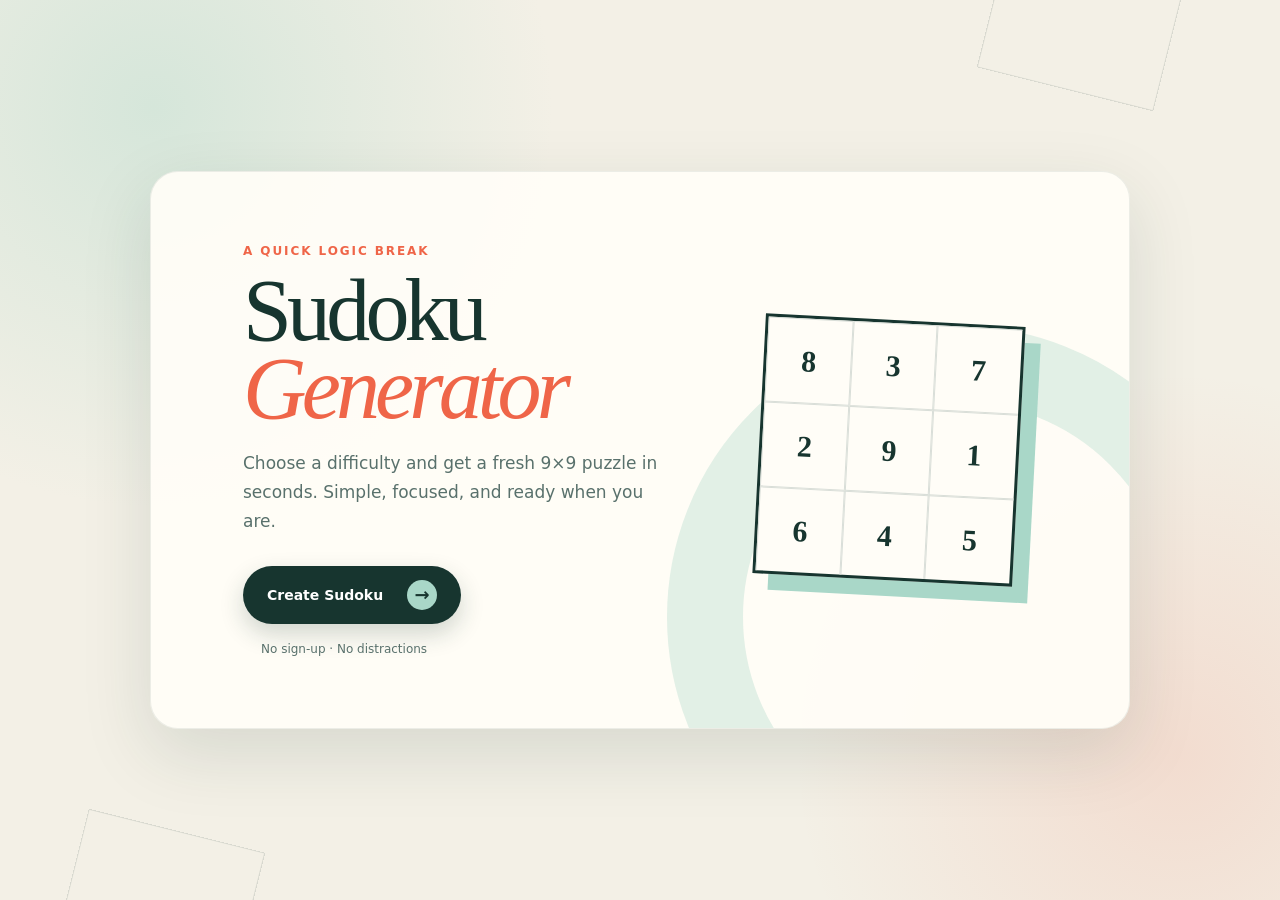
==== src/main/resources/static/index.html @ e73516a6 "Initial Sudoku web application" ====
<!DOCTYPE html>
<html lang="en">
<head>
  <meta charset="UTF-8">
  <meta name="viewport" content="width=device-width, initial-scale=1.0">
  <meta name="description" content="A simple Sudoku puzzle generator demo.">
  <title>Sudoku Generator</title>
  <link rel="stylesheet" href="styles.css">
</head>
<body class="home-page">
  <main class="page-shell">
    <section class="hero-card" aria-labelledby="page-title">
      <div class="brand-mark" aria-hidden="true">
        <span>8</span><span>3</span><span>7</span>
        <span>2</span><span>9</span><span>1</span>
        <span>6</span><span>4</span><span>5</span>
      </div>

      <p class="eyebrow">A QUICK LOGIC BREAK</p>
      <h1 id="page-title">Sudoku<br><span>Generator</span></h1>
      <p class="intro">
        Choose a difficulty and get a fresh 9×9 puzzle in seconds.
        Simple, focused, and ready when you are.
      </p>

      <a class="button button-primary button-large" href="difficulty.html">
        Create Sudoku
        <span class="button-arrow" aria-hidden="true">→</span>
      </a>

      <p class="small-note">No sign-up · No distractions</p>
    </section>
  </main>
</body>
</html>
---- src/main/resources/static/styles.css ----
:root {
  --ink: #17352f;
  --ink-soft: #59716c;
  --paper: #fffdf7;
  --paper-deep: #f3f0e6;
  --accent: #ef6548;
  --accent-dark: #d94d33;
  --mint: #a9d7c8;
  --line: #d9ded8;
  --grid-line: #9ca9a4;
  --shadow: 0 24px 70px rgba(23, 53, 47, 0.13);
  --radius-large: 28px;
  --radius-small: 14px;
}

* {
  box-sizing: border-box;
}

html {
  min-height: 100%;
}

body {
  min-height: 100vh;
  margin: 0;
  color: var(--ink);
  background:
    radial-gradient(circle at 12% 12%, rgba(169, 215, 200, 0.4), transparent 25rem),
    radial-gradient(circle at 92% 84%, rgba(239, 101, 72, 0.14), transparent 24rem),
    var(--paper-deep);
  font-family: Inter, ui-sans-serif, system-ui, -apple-system, BlinkMacSystemFont, "Segoe UI", sans-serif;
}

body::before,
body::after {
  position: fixed;
  z-index: -1;
  width: 180px;
  height: 180px;
  border: 1px solid rgba(23, 53, 47, 0.12);
  content: "";
  transform: rotate(14deg);
}

body::before {
  top: -90px;
  right: 8%;
}

body::after {
  bottom: -110px;
  left: 5%;
}

a {
  color: inherit;
}

button,
a {
  -webkit-tap-highlight-color: transparent;
}

.page-shell,
.result-shell {
  display: grid;
  min-height: 100vh;
  place-items: center;
  padding: 32px 20px;
}

.hero-card,
.content-card,
.result-card {
  width: min(100%, 980px);
  overflow: hidden;
  border: 1px solid rgba(23, 53, 47, 0.08);
  border-radius: var(--radius-large);
  background: rgba(255, 253, 247, 0.94);
  box-shadow: var(--shadow);
}

.hero-card {
  position: relative;
  padding: 72px clamp(32px, 8vw, 92px);
}

.hero-card::after {
  position: absolute;
  right: -120px;
  bottom: -180px;
  width: 430px;
  height: 430px;
  border: 76px solid rgba(169, 215, 200, 0.34);
  border-radius: 50%;
  content: "";
}

.brand-mark {
  position: absolute;
  top: 50%;
  right: clamp(42px, 9vw, 110px);
  z-index: 1;
  display: grid;
  width: min(31vw, 260px);
  aspect-ratio: 1;
  grid-template-columns: repeat(3, 1fr);
  border: 3px solid var(--ink);
  background: var(--paper);
  box-shadow: 16px 16px 0 var(--mint);
  transform: translateY(-50%) rotate(3deg);
}

.brand-mark span {
  display: grid;
  place-items: center;
  border: 1px solid var(--line);
  font-family: Georgia, "Times New Roman", serif;
  font-size: clamp(18px, 2.5vw, 30px);
  font-weight: 700;
}

.brand-mark span:nth-child(3n) {
  border-right: 0;
}

.brand-mark span:nth-child(n + 7) {
  border-bottom: 0;
}

.eyebrow {
  margin: 0 0 14px;
  color: var(--accent);
  font-size: 12px;
  font-weight: 800;
  letter-spacing: 0.16em;
}

h1,
h2,
p {
  margin-top: 0;
}

h1 {
  max-width: 620px;
  margin-bottom: 22px;
  font-family: Georgia, "Times New Roman", serif;
  font-size: clamp(52px, 8vw, 88px);
  font-weight: 500;
  letter-spacing: -0.055em;
  line-height: 0.88;
}

h1 span {
  color: var(--accent);
  font-style: italic;
}

.intro {
  position: relative;
  z-index: 2;
  max-width: 430px;
  margin-bottom: 30px;
  color: var(--ink-soft);
  font-size: 17px;
  line-height: 1.7;
}

.button {
  display: inline-flex;
  min-height: 50px;
  align-items: center;
  justify-content: center;
  gap: 24px;
  border: 0;
  border-radius: 999px;
  cursor: pointer;
  font: inherit;
  font-size: 14px;
  font-weight: 800;
  text-decoration: none;
  transition: transform 180ms ease, box-shadow 180ms ease, background 180ms ease;
}

.button:hover {
  transform: translateY(-2px);
}

.button:disabled {
  cursor: not-allowed;
  opacity: 0.55;
  transform: none;
}

.button:focus-visible,
.difficulty-option:focus-visible,
.back-link:focus-visible {
  outline: 3px solid rgba(239, 101, 72, 0.35);
  outline-offset: 4px;
}

.button-large {
  position: relative;
  z-index: 2;
  min-width: 206px;
  min-height: 58px;
  padding: 0 22px 0 28px;
}

.button-primary {
  padding-right: 24px;
  padding-left: 24px;
  color: #fff;
  background: var(--ink);
  box-shadow: 0 10px 24px rgba(23, 53, 47, 0.2);
}

.button-primary:hover {
  background: #21483f;
  box-shadow: 0 14px 28px rgba(23, 53, 47, 0.24);
}

.button-arrow {
  display: grid;
  width: 30px;
  height: 30px;
  place-items: center;
  border-radius: 50%;
  color: var(--ink);
  background: var(--mint);
  font-size: 18px;
}

.small-note {
  position: relative;
  z-index: 2;
  margin: 18px 0 0 18px;
  color: var(--ink-soft);
  font-size: 12px;
}

.content-card {
  position: relative;
  padding: 48px clamp(28px, 7vw, 76px) 64px;
}

.back-link {
  display: inline-flex;
  align-items: center;
  gap: 8px;
  color: var(--ink-soft);
  font-size: 14px;
  font-weight: 700;
  text-decoration: none;
}

.back-button {
  min-height: 42px;
  padding: 0 16px;
  border: 1px solid var(--line);
  border-radius: 999px;
  cursor: pointer;
  background: #fff;
  box-shadow: 0 7px 18px rgba(23, 53, 47, 0.08);
  font: inherit;
  transition: border-color 180ms ease, color 180ms ease, transform 180ms ease;
}

.back-button:hover {
  border-color: rgba(239, 101, 72, 0.5);
  transform: translateY(-2px);
}

.back-link:hover {
  color: var(--accent);
}

.section-heading {
  margin: 54px 0 38px;
}

.section-heading h1 {
  margin-bottom: 20px;
  font-size: clamp(46px, 7vw, 74px);
}

.section-heading > p:last-child {
  margin: 0;
  color: var(--ink-soft);
  font-size: 16px;
}

.difficulty-options {
  display: grid;
  grid-template-columns: repeat(3, 1fr);
  gap: 16px;
}

.difficulty-option {
  display: flex;
  min-height: 210px;
  flex-direction: column;
  padding: 24px;
  border: 1px solid var(--line);
  border-radius: 20px;
  background: #fff;
  text-decoration: none;
  transition: border-color 180ms ease, box-shadow 180ms ease, transform 180ms ease;
}

.difficulty-option:hover {
  border-color: rgba(239, 101, 72, 0.5);
  box-shadow: 0 18px 35px rgba(23, 53, 47, 0.1);
  transform: translateY(-5px);
}

.level-icon {
  display: flex;
  height: 52px;
  align-items: flex-end;
  gap: 5px;
  margin-bottom: 28px;
}

.level-icon i {
  display: block;
  width: 7px;
  border-radius: 5px 5px 2px 2px;
  background: var(--line);
}

.level-icon i:nth-child(1) {
  height: 18px;
}

.level-icon i:nth-child(2) {
  height: 30px;
}

.level-icon i:nth-child(3) {
  height: 44px;
}

.easy .level-icon i:first-child,
.medium .level-icon i:nth-child(-n + 2),
.hard .level-icon i {
  background: var(--accent);
}

.level-text {
  display: flex;
  flex-direction: column;
  gap: 8px;
}

.level-text strong {
  font-family: Georgia, "Times New Roman", serif;
  font-size: 29px;
}

.level-text small {
  color: var(--ink-soft);
  font-size: 13px;
}

.option-arrow {
  align-self: flex-end;
  margin-top: auto;
  color: var(--accent);
  font-size: 24px;
}

.result-shell {
  padding-top: 26px;
  padding-bottom: 26px;
}

.result-card {
  width: min(100%, 1080px);
  padding: clamp(28px, 5vw, 54px);
}

.result-back-button {
  margin-bottom: 28px;
}

.result-header {
  display: flex;
  align-items: flex-end;
  justify-content: space-between;
  gap: 30px;
  margin-bottom: 38px;
}

.result-header h1 {
  margin: 0;
  font-size: clamp(44px, 6vw, 70px);
}

.puzzle-meta {
  display: flex;
  flex-wrap: wrap;
  gap: 28px;
  margin: 0;
}

.puzzle-meta div {
  min-width: 108px;
  padding-left: 14px;
  border-left: 2px solid var(--mint);
}

.puzzle-meta dt {
  margin-bottom: 6px;
  color: var(--ink-soft);
  font-size: 11px;
  font-weight: 700;
  letter-spacing: 0.08em;
  text-transform: uppercase;
}

.puzzle-meta dd {
  margin: 0;
  font-family: Georgia, "Times New Roman", serif;
  font-size: 19px;
  font-weight: 700;
}

.game-area {
  display: grid;
  grid-template-columns: minmax(0, 540px) minmax(210px, 1fr);
  gap: clamp(30px, 6vw, 64px);
  align-items: start;
}

.board-panel {
  min-width: 0;
}

.sudoku-grid {
  display: grid;
  overflow: hidden;
  width: 100%;
  aspect-ratio: 1;
  grid-template-columns: repeat(9, 1fr);
  border: 3px solid var(--ink);
  border-radius: 5px;
  background: #fff;
}

.sudoku-grid.loading,
.sudoku-grid.error {
  place-items: center;
}

.grid-status {
  display: flex;
  min-height: 100%;
  align-items: center;
  justify-content: center;
  flex-direction: column;
  grid-column: 1 / -1;
  gap: 10px;
  padding: 30px;
  color: var(--ink-soft);
  text-align: center;
}

.grid-status strong {
  color: var(--ink);
  font-family: Georgia, "Times New Roman", serif;
  font-size: clamp(22px, 4vw, 31px);
}

.grid-status span:last-child {
  max-width: 300px;
  font-size: 13px;
  line-height: 1.5;
}

.loading-spinner {
  width: 34px;
  height: 34px;
  border: 4px solid var(--mint);
  border-top-color: var(--accent);
  border-radius: 50%;
  animation: spin 700ms linear infinite;
}

.grid-error strong {
  color: var(--accent-dark);
}

@keyframes spin {
  to {
    transform: rotate(360deg);
  }
}

.sudoku-cell {
  display: grid;
  min-width: 0;
  place-items: center;
  padding: 0;
  border-top: 0;
  border-left: 0;
  border-right: 1px solid var(--grid-line);
  border-bottom: 1px solid var(--grid-line);
  color: var(--ink);
  cursor: pointer;
  background: #fff;
  font-family: Georgia, "Times New Roman", serif;
  font-size: clamp(18px, 3.6vw, 31px);
  font-weight: 700;
  transition: background 120ms ease, color 120ms ease, box-shadow 120ms ease;
}

.sudoku-cell:hover {
  background: rgba(169, 215, 200, 0.18);
}

.sudoku-cell:focus-visible {
  position: relative;
  z-index: 2;
  outline: 3px solid rgba(239, 101, 72, 0.55);
  outline-offset: -4px;
}

.sudoku-cell.fixed {
  color: #102a25;
  cursor: default;
  background: rgba(23, 53, 47, 0.035);
  font-weight: 800;
}

.sudoku-cell.user-entry {
  color: #d94d33;
  font-weight: 600;
}

.sudoku-cell.related {
  background: rgba(169, 215, 200, 0.28);
}

.sudoku-cell.selected {
  position: relative;
  z-index: 1;
  background: rgba(169, 215, 200, 0.62);
  box-shadow: inset 0 0 0 3px var(--accent);
}

.sudoku-cell.hinted {
  color: #a84530;
  background: rgba(239, 101, 72, 0.1);
}

.sudoku-cell.correct {
  color: #28725b;
  background: rgba(75, 153, 125, 0.14);
}

.sudoku-cell.incorrect,
.sudoku-cell.conflict {
  color: #bd2d2d;
  background: rgba(204, 55, 55, 0.14);
  box-shadow: inset 0 0 0 2px rgba(189, 45, 45, 0.55);
}

.sudoku-cell:nth-child(9n) {
  border-right: 0;
}

.sudoku-cell:nth-child(n + 73) {
  border-bottom: 0;
}

.sudoku-cell.box-right {
  border-right: 3px solid var(--ink);
}

.sudoku-cell.box-bottom {
  border-bottom: 3px solid var(--ink);
}

.sudoku-cell.empty {
  color: transparent;
}

.sudoku-cell.revealed {
  color: var(--accent);
  background: rgba(239, 101, 72, 0.07);
  animation: reveal 260ms ease both;
}

.number-pad {
  display: grid;
  grid-template-columns: repeat(5, minmax(0, 1fr));
  gap: 8px;
  margin-top: 14px;
}

.number-key {
  min-height: 54px;
  border: 1px solid var(--line);
  border-radius: 12px;
  color: var(--ink);
  cursor: pointer;
  background: #fff;
  box-shadow: 0 5px 14px rgba(23, 53, 47, 0.06);
  font: inherit;
  font-size: 19px;
  font-weight: 800;
  transition: border-color 150ms ease, background 150ms ease, transform 150ms ease;
}

.number-key:hover:not(:disabled) {
  border-color: var(--accent);
  background: rgba(169, 215, 200, 0.24);
  transform: translateY(-2px);
}

.number-key:focus-visible {
  outline: 3px solid rgba(239, 101, 72, 0.35);
  outline-offset: 2px;
}

.number-key:disabled {
  cursor: not-allowed;
  opacity: 0.5;
}

.erase-key {
  color: var(--accent-dark);
  font-size: 13px;
}

@keyframes reveal {
  from {
    opacity: 0;
    transform: scale(0.7);
  }
  to {
    opacity: 1;
    transform: scale(1);
  }
}

.grid-message {
  margin: 13px 0 0;
  color: var(--ink-soft);
  font-size: 12px;
  text-align: center;
}

.action-panel {
  display: flex;
  flex-direction: column;
  gap: 12px;
}

.hints-remaining {
  margin: 0 0 4px;
  padding: 10px 14px;
  border-radius: 12px;
  color: var(--ink-soft);
  background: rgba(169, 215, 200, 0.2);
  font-size: 12px;
  font-weight: 700;
  text-align: center;
}

.completion-panel {
  padding: 16px;
  border: 1px solid rgba(40, 114, 91, 0.3);
  border-radius: 14px;
  background: rgba(75, 153, 125, 0.12);
  text-align: center;
}

.completion-panel[hidden] {
  display: none;
}

.completion-panel strong,
.completion-panel span {
  display: block;
}

.completion-panel strong {
  margin-bottom: 7px;
  color: #28725b;
  font-family: Georgia, "Times New Roman", serif;
  font-size: 21px;
}

.completion-panel span {
  color: var(--ink-soft);
  font-size: 12px;
  line-height: 1.5;
}

.action-copy {
  margin-bottom: 20px;
}

.action-number {
  display: block;
  margin-bottom: 18px;
  color: var(--accent);
  font-size: 12px;
  font-weight: 800;
  letter-spacing: 0.12em;
}

.action-copy h2 {
  margin-bottom: 10px;
  font-family: Georgia, "Times New Roman", serif;
  font-size: 31px;
}

.action-copy p {
  max-width: 250px;
  margin: 0;
  color: var(--ink-soft);
  font-size: 14px;
  line-height: 1.6;
}

.action-panel .button {
  width: 100%;
}

.button-secondary {
  border: 1px solid var(--ink);
  color: var(--ink);
  background: transparent;
}

.button-secondary:hover {
  background: rgba(169, 215, 200, 0.25);
}

.button-ghost {
  color: var(--ink-soft);
  background: transparent;
}

.button-ghost:hover {
  color: var(--accent);
}

@media (max-width: 760px) {
  .hero-card {
    padding-top: 54px;
    padding-bottom: 360px;
    text-align: center;
  }

  .hero-card h1,
  .intro {
    margin-right: auto;
    margin-left: auto;
  }

  .small-note {
    margin-left: 0;
  }

  .brand-mark {
    top: auto;
    right: 50%;
    bottom: 58px;
    width: 236px;
    transform: translateX(50%) rotate(3deg);
  }

  .difficulty-options {
    grid-template-columns: 1fr;
  }

  .difficulty-option {
    min-height: 150px;
  }

  .level-icon {
    margin-bottom: 18px;
  }

  .result-header {
    align-items: flex-start;
    flex-direction: column;
  }

  .game-area {
    grid-template-columns: 1fr;
  }

  .action-panel {
    max-width: none;
  }

  .number-key {
    min-height: 58px;
  }

  .action-copy {
    margin-bottom: 8px;
  }

  .action-copy p {
    max-width: none;
  }
}

@media (max-width: 430px) {
  .page-shell,
  .result-shell {
    padding: 12px;
  }

  .hero-card,
  .content-card,
  .result-card {
    border-radius: 20px;
  }

  .hero-card {
    padding-right: 22px;
    padding-bottom: 322px;
    padding-left: 22px;
  }

  .brand-mark {
    bottom: 46px;
    width: 210px;
  }

  .content-card,
  .result-card {
    padding: 28px 20px;
  }

  .section-heading {
    margin-top: 42px;
  }

  .puzzle-meta {
    width: 100%;
    gap: 12px;
  }

  .puzzle-meta div {
    min-width: 0;
    flex: 1;
  }

  .puzzle-meta div:last-child {
    flex-basis: 100%;
  }

  .sudoku-cell {
    font-size: clamp(16px, 6vw, 23px);
  }

  .number-pad {
    gap: 6px;
  }

  .number-key {
    min-height: 52px;
    border-radius: 10px;
    font-size: 17px;
  }

  .erase-key {
    font-size: 11px;
  }
}

@media (prefers-reduced-motion: reduce) {
  *,
  *::before,
  *::after {
    scroll-behavior: auto !important;
    animation-duration: 0.01ms !important;
    animation-iteration-count: 1 !important;
    transition-duration: 0.01ms !important;
  }
}
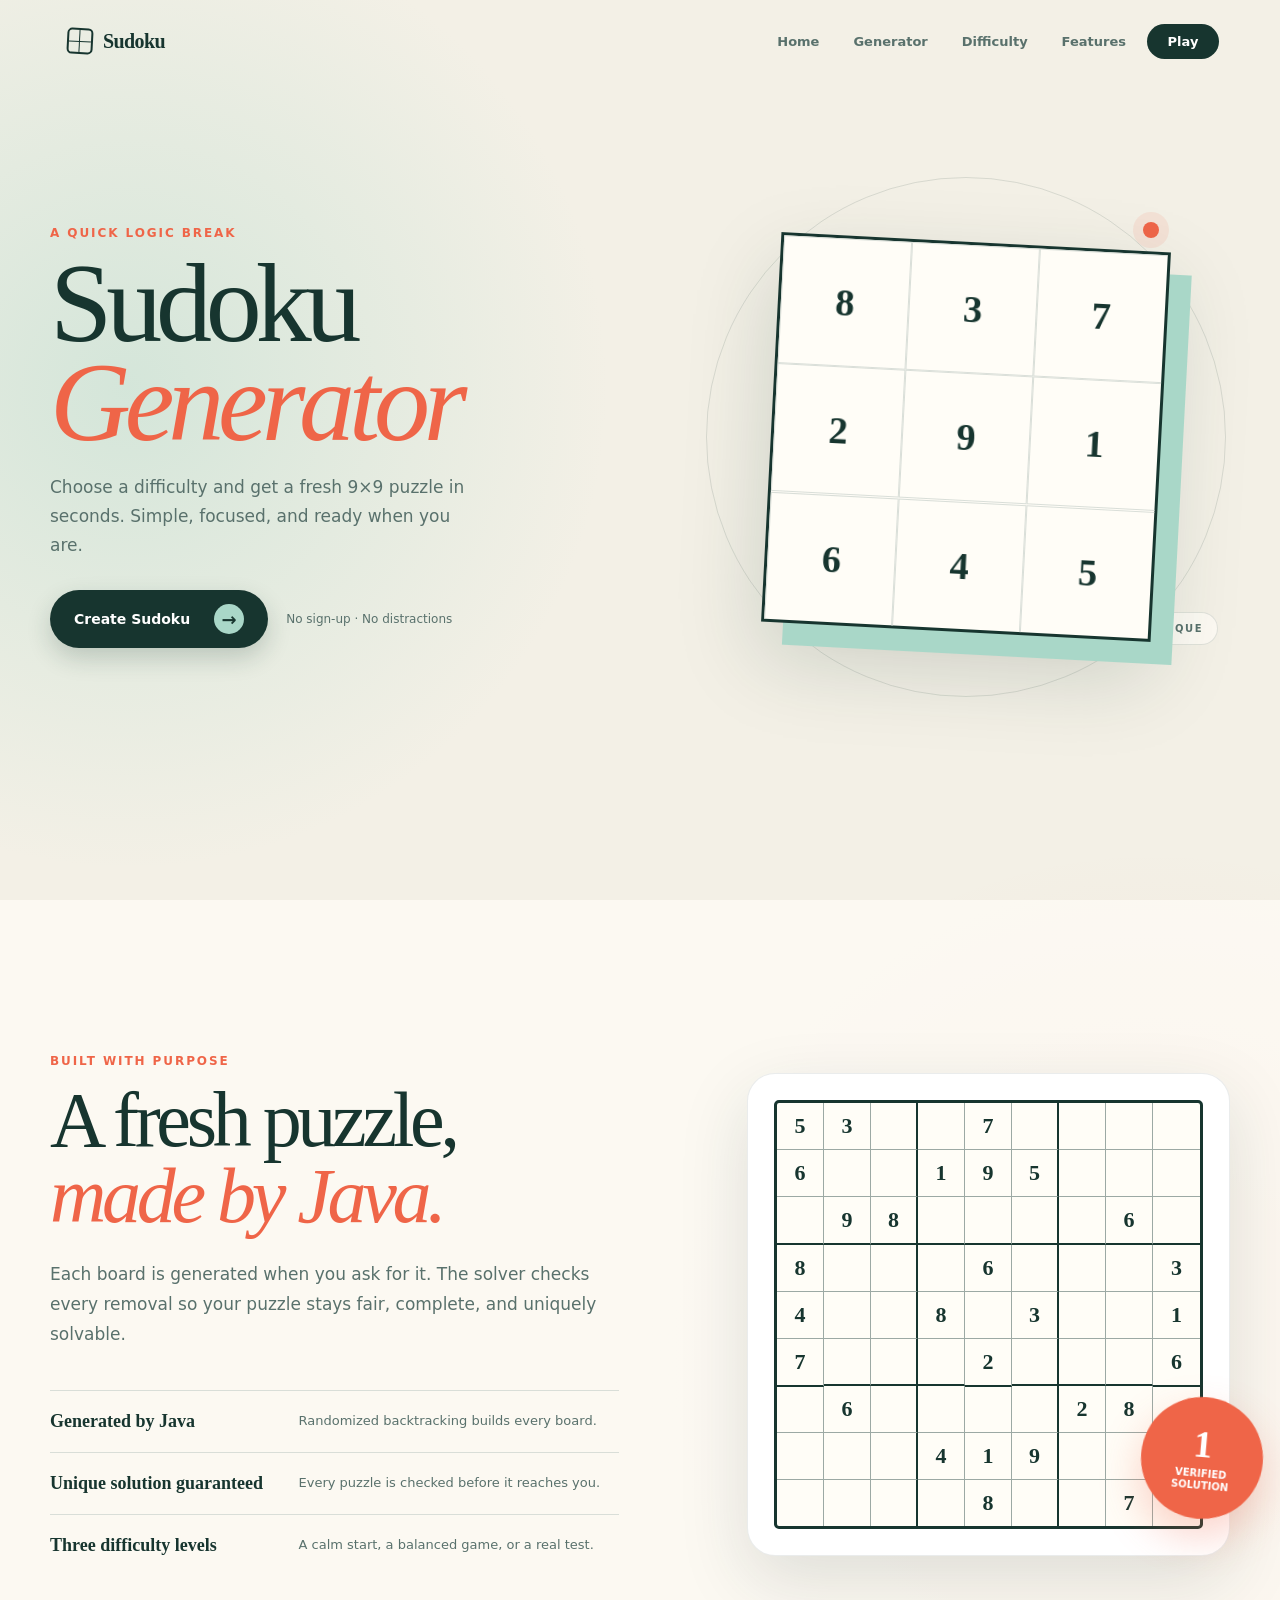
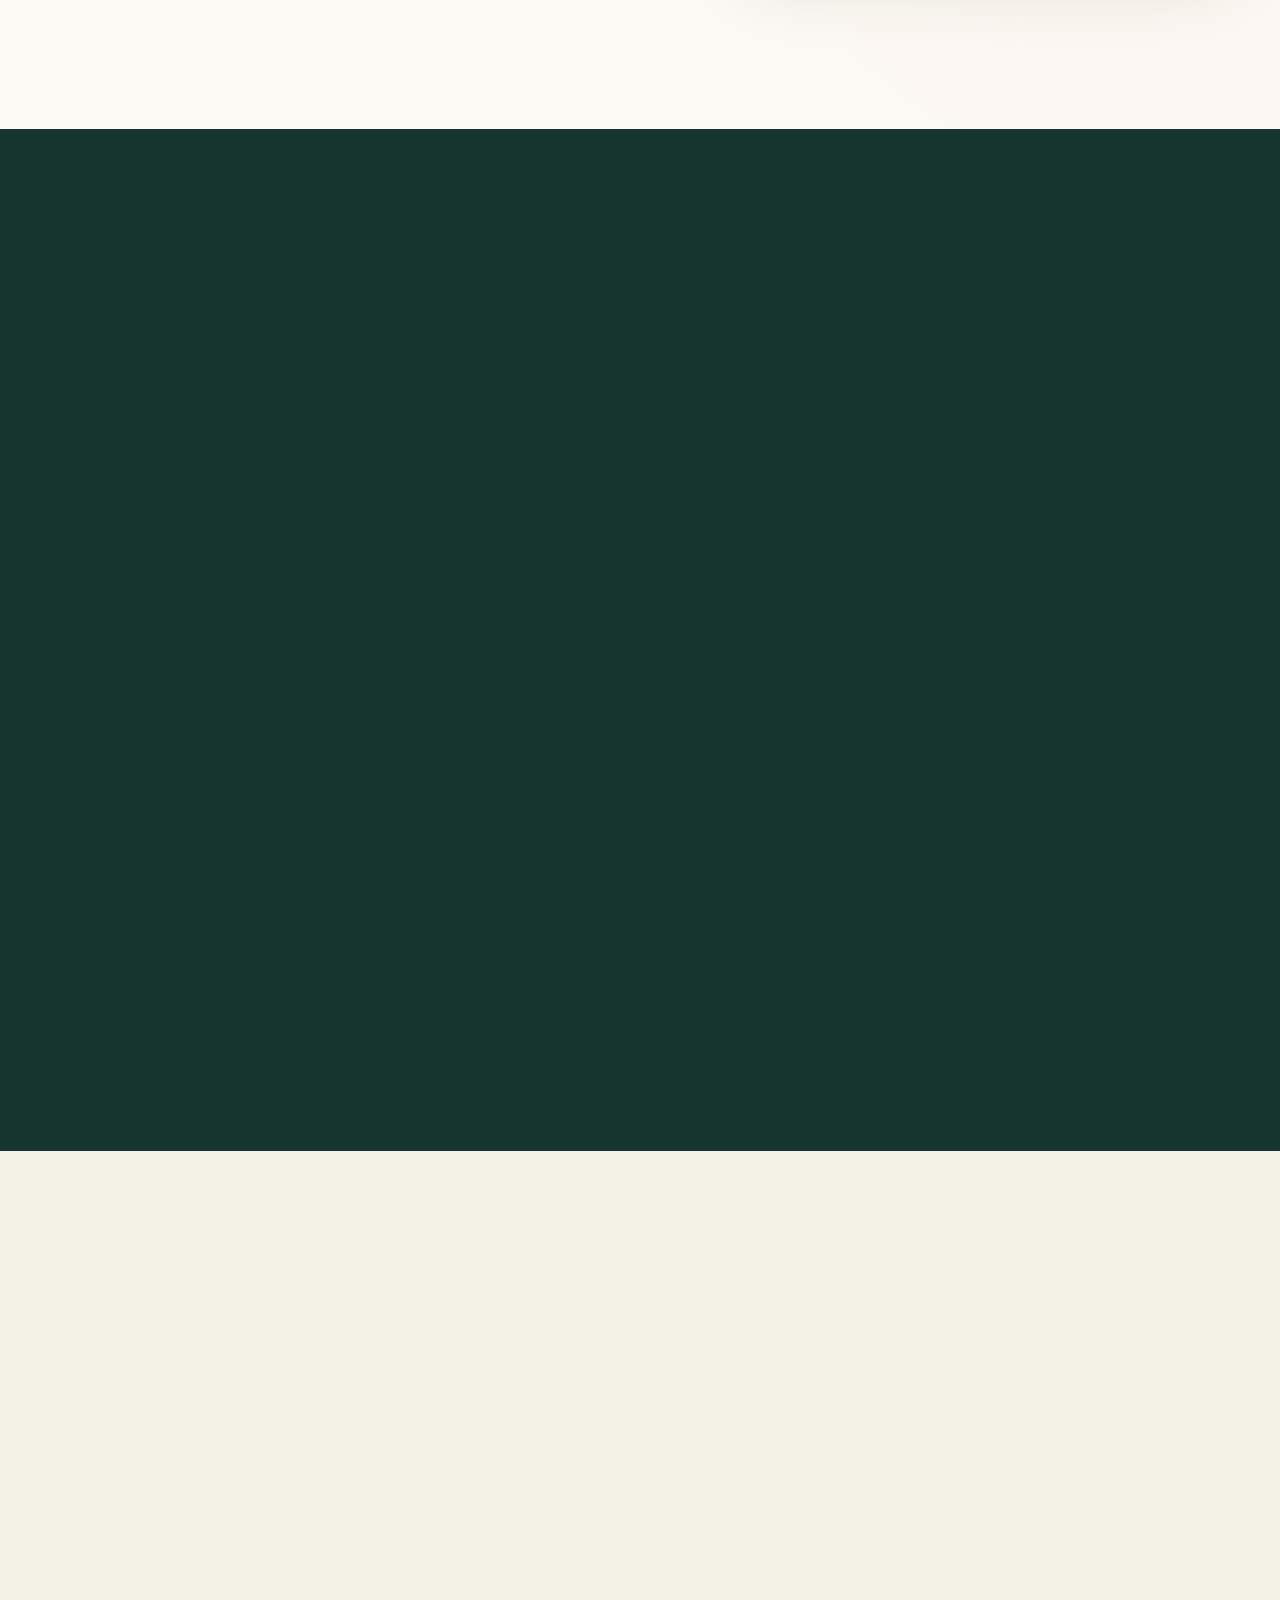
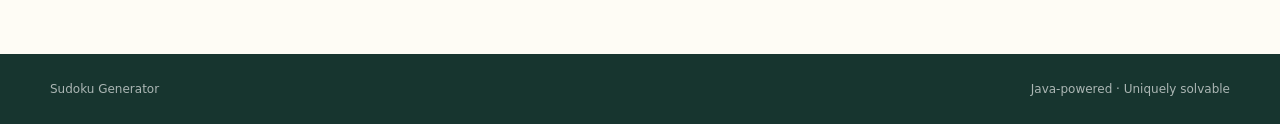
==== commit 5d1fe6fc: "Add refined motion and long-form homepage" ====
--- a/src/main/resources/static/index.html
+++ b/src/main/resources/static/index.html
@@ -3,33 +3,192 @@
 <head>
   <meta charset="UTF-8">
   <meta name="viewport" content="width=device-width, initial-scale=1.0">
-  <meta name="description" content="A simple Sudoku puzzle generator demo.">
+  <meta name="description" content="Generate unique Sudoku puzzles and solve them in a focused, interactive player.">
   <title>Sudoku Generator</title>
   <link rel="stylesheet" href="styles.css">
 </head>
-<body class="home-page">
-  <main class="page-shell">
-    <section class="hero-card" aria-labelledby="page-title">
-      <div class="brand-mark" aria-hidden="true">
-        <span>8</span><span>3</span><span>7</span>
-        <span>2</span><span>9</span><span>1</span>
-        <span>6</span><span>4</span><span>5</span>
-      </div>
+<body class="home-page motion-pending">
+  <a class="skip-link" href="#main-content">Skip to content</a>
 
-      <p class="eyebrow">A QUICK LOGIC BREAK</p>
-      <h1 id="page-title">Sudoku<br><span>Generator</span></h1>
-      <p class="intro">
-        Choose a difficulty and get a fresh 9×9 puzzle in seconds.
-        Simple, focused, and ready when you are.
-      </p>
-
-      <a class="button button-primary button-large" href="difficulty.html">
-        Create Sudoku
-        <span class="button-arrow" aria-hidden="true">→</span>
+  <header class="site-header" data-site-header>
+    <nav class="site-nav" aria-label="Primary navigation">
+      <a class="nav-brand" href="#home" aria-label="Sudoku Generator home">
+        <span class="nav-brand-grid" aria-hidden="true"><i></i><i></i><i></i><i></i></span>
+        <span>Sudoku</span>
       </a>
 
-      <p class="small-note">No sign-up · No distractions</p>
+      <button
+        class="nav-menu-button"
+        type="button"
+        aria-expanded="false"
+        aria-controls="primary-nav-links"
+        aria-label="Open navigation menu"
+        data-menu-button
+      >
+        <span></span><span></span>
+      </button>
+
+      <div class="nav-links" id="primary-nav-links" data-nav-links>
+        <a href="#home">Home</a>
+        <a href="#generator">Generator</a>
+        <a href="#difficulty">Difficulty</a>
+        <a href="#features">Features</a>
+        <a class="nav-play" href="difficulty.html" data-page-link>Play</a>
+      </div>
+    </nav>
+  </header>
+
+  <main class="home-main" id="main-content">
+    <section class="home-section hero-section" id="home" aria-labelledby="page-title">
+      <div class="home-container hero-layout">
+        <div class="hero-copy">
+          <p class="eyebrow hero-eyebrow">A QUICK LOGIC BREAK</p>
+          <h1 id="page-title" class="hero-title">Sudoku<br><span>Generator</span></h1>
+          <p class="intro hero-intro">
+            Choose a difficulty and get a fresh 9×9 puzzle in seconds.
+            Simple, focused, and ready when you are.
+          </p>
+
+          <div class="hero-actions">
+            <a class="button button-primary button-large hero-button" href="difficulty.html" data-page-link>
+              Create Sudoku
+              <span class="button-arrow" aria-hidden="true">→</span>
+            </a>
+            <p class="small-note">No sign-up · No distractions</p>
+          </div>
+        </div>
+
+        <div class="hero-visual" aria-hidden="true">
+          <div class="hero-orbit"></div>
+          <div class="brand-mark hero-board">
+            <span>8</span><span>3</span><span>7</span>
+            <span>2</span><span>9</span><span>1</span>
+            <span>6</span><span>4</span><span>5</span>
+          </div>
+          <span class="hero-caption">9 × 9 · UNIQUE</span>
+        </div>
+      </div>
+    </section>
+
+    <section class="home-section generator-section" id="generator" aria-labelledby="generator-title">
+      <div class="home-container generator-layout">
+        <div class="section-copy" data-reveal>
+          <p class="eyebrow">BUILT WITH PURPOSE</p>
+          <h2 id="generator-title">A fresh puzzle,<br><span>made by Java.</span></h2>
+          <p class="section-intro">
+            Each board is generated when you ask for it. The solver checks every removal so your puzzle stays fair, complete, and uniquely solvable.
+          </p>
+
+          <ul class="generator-points" aria-label="Generator guarantees">
+            <li data-reveal data-reveal-order="0"><strong>Generated by Java</strong><span>Randomized backtracking builds every board.</span></li>
+            <li data-reveal data-reveal-order="1"><strong>Unique solution guaranteed</strong><span>Every puzzle is checked before it reaches you.</span></li>
+            <li data-reveal data-reveal-order="2"><strong>Three difficulty levels</strong><span>A calm start, a balanced game, or a real test.</span></li>
+          </ul>
+        </div>
+
+        <div class="generator-visual" data-reveal data-reveal-board>
+          <div
+            class="motion-sudoku-board"
+            data-motion-board
+            data-board="530070000600195000098000060800060003400803001700020006060000280000419005000080079"
+            aria-hidden="true"
+          ></div>
+          <div class="generator-badge">
+            <strong>1</strong>
+            <span>verified solution</span>
+          </div>
+        </div>
+      </div>
+    </section>
+
+    <section class="home-section difficulty-showcase" id="difficulty" aria-labelledby="difficulty-title">
+      <div class="home-container">
+        <div class="centered-heading" data-reveal>
+          <p class="eyebrow">CHOOSE YOUR PACE</p>
+          <h2 id="difficulty-title">One board.<br><span>Three ways to play.</span></h2>
+          <p>Difficulty changes the number of clues, never the promise of one clear solution.</p>
+        </div>
+
+        <div class="difficulty-showcase-grid">
+          <a class="difficulty-showcase-card easy" href="result.html?difficulty=Easy" data-page-link data-reveal data-reveal-order="0">
+            <span class="showcase-number">01</span>
+            <span class="level-icon" aria-hidden="true"><i></i><i></i><i></i></span>
+            <strong>Easy</strong>
+            <p>40 clues. A relaxed warm-up with plenty of anchors.</p>
+            <span class="showcase-link">Start easy <i aria-hidden="true">→</i></span>
+          </a>
+
+          <a class="difficulty-showcase-card medium" href="result.html?difficulty=Medium" data-page-link data-reveal data-reveal-order="1">
+            <span class="showcase-number">02</span>
+            <span class="level-icon" aria-hidden="true"><i></i><i></i><i></i></span>
+            <strong>Medium</strong>
+            <p>32 clues. A balanced puzzle that rewards steady focus.</p>
+            <span class="showcase-link">Start medium <i aria-hidden="true">→</i></span>
+          </a>
+
+          <a class="difficulty-showcase-card hard" href="result.html?difficulty=Hard" data-page-link data-reveal data-reveal-order="2">
+            <span class="showcase-number">03</span>
+            <span class="level-icon" aria-hidden="true"><i></i><i></i><i></i></span>
+            <strong>Hard</strong>
+            <p>26 clues. Fewer certainties and more room for deduction.</p>
+            <span class="showcase-link">Start hard <i aria-hidden="true">→</i></span>
+          </a>
+        </div>
+      </div>
+    </section>
+
+    <section class="home-section features-section" id="features" aria-labelledby="features-title">
+      <div class="home-container">
+        <div class="features-heading" data-reveal>
+          <div>
+            <p class="eyebrow">A SOLVER THAT STAYS OUT OF THE WAY</p>
+            <h2 id="features-title">Everything you need.<br><span>Nothing you don’t.</span></h2>
+          </div>
+          <p>Clear feedback when you need it, quiet focus when you don’t.</p>
+        </div>
+
+        <div class="feature-grid">
+          <article class="feature-card feature-card-wide" data-reveal data-reveal-order="0">
+            <span class="feature-icon keyboard-icon" aria-hidden="true"><i>1</i><i>2</i><i>3</i></span>
+            <div><h3>Keyboard Input</h3><p>Enter numbers, erase values, and move through the board without leaving the keyboard.</p></div>
+          </article>
+          <article class="feature-card" data-reveal data-reveal-order="1">
+            <span class="feature-icon conflict-icon" aria-hidden="true">!</span>
+            <div><h3>Conflict Detection</h3><p>Duplicates are marked immediately across rows, columns, and boxes.</p></div>
+          </article>
+          <article class="feature-card" data-reveal data-reveal-order="2">
+            <span class="feature-icon check-icon" aria-hidden="true">✓</span>
+            <div><h3>Check Progress</h3><p>See what is right and wrong without revealing untouched answers.</p></div>
+          </article>
+          <article class="feature-card" data-reveal data-reveal-order="3">
+            <span class="feature-icon hint-icon" aria-hidden="true">✦</span>
+            <div><h3>Hints</h3><p>Use up to three gentle nudges when your next move is not clear.</p></div>
+          </article>
+          <article class="feature-card feature-card-wide timer-feature" data-reveal data-reveal-order="4">
+            <span class="feature-time" aria-hidden="true">08:42</span>
+            <div><h3>Timer</h3><p>Your time starts with the puzzle and pauses when you reveal the solution.</p></div>
+          </article>
+        </div>
+      </div>
+    </section>
+
+    <section class="home-section final-cta-section" id="play" aria-labelledby="play-title">
+      <div class="final-cta" data-reveal>
+        <p class="eyebrow">YOUR NEXT MOVE IS READY</p>
+        <h2 id="play-title">Take a quiet moment.<br><span>Start a puzzle.</span></h2>
+        <a class="button button-primary button-large cta-button" href="difficulty.html" data-page-link>
+          Start a Puzzle
+          <span class="button-arrow" aria-hidden="true">→</span>
+        </a>
+      </div>
     </section>
   </main>
+
+  <footer class="site-footer">
+    <span>Sudoku Generator</span>
+    <span>Java-powered · Uniquely solvable</span>
+  </footer>
+
+  <script src="script.js"></script>
 </body>
 </html>
--- a/src/main/resources/static/styles.css
+++ b/src/main/resources/static/styles.css
@@ -11,6 +11,11 @@
   --shadow: 0 24px 70px rgba(23, 53, 47, 0.13);
   --radius-large: 28px;
   --radius-small: 14px;
+  --motion-fast: 160ms;
+  --motion-normal: 280ms;
+  --motion-slow: 620ms;
+  --ease-standard: cubic-bezier(0.22, 1, 0.36, 1);
+  --ease-press: cubic-bezier(0.4, 0, 0.2, 1);
 }
 
 * {
@@ -19,11 +24,14 @@
 
 html {
   min-height: 100%;
+  scroll-behavior: smooth;
+  scroll-padding-top: 92px;
 }
 
 body {
   min-height: 100vh;
   margin: 0;
+  overflow-x: hidden;
   color: var(--ink);
   background:
     radial-gradient(circle at 12% 12%, rgba(169, 215, 200, 0.4), transparent 25rem),
@@ -889,3 +897,1408 @@
     transition-duration: 0.01ms !important;
   }
 }
+
+/* Motion system and long-form home page */
+
+@view-transition {
+  navigation: auto;
+}
+
+::view-transition-old(root) {
+  animation: page-view-out var(--motion-fast) var(--ease-standard) both;
+}
+
+::view-transition-new(root) {
+  animation: page-view-in var(--motion-normal) var(--ease-standard) both;
+}
+
+.skip-link {
+  position: fixed;
+  top: 12px;
+  left: 12px;
+  z-index: 100;
+  padding: 11px 16px;
+  border-radius: 999px;
+  color: #fff;
+  background: var(--ink);
+  font-size: 13px;
+  font-weight: 800;
+  text-decoration: none;
+  transform: translateY(-150%);
+  transition: transform var(--motion-fast) var(--ease-standard);
+}
+
+.skip-link:focus {
+  transform: translateY(0);
+}
+
+.site-header {
+  position: fixed;
+  top: 0;
+  right: 0;
+  left: 0;
+  z-index: 50;
+  padding: 14px 20px;
+  transition:
+    padding var(--motion-normal) var(--ease-standard),
+    background var(--motion-normal) ease,
+    box-shadow var(--motion-normal) ease,
+    backdrop-filter var(--motion-normal) ease;
+}
+
+.site-header.is-scrolled {
+  padding-top: 9px;
+  padding-bottom: 9px;
+  background: rgba(255, 253, 247, 0.78);
+  box-shadow: 0 8px 30px rgba(23, 53, 47, 0.08);
+  backdrop-filter: blur(18px) saturate(1.2);
+  -webkit-backdrop-filter: blur(18px) saturate(1.2);
+}
+
+.site-nav {
+  display: flex;
+  width: min(100%, 1180px);
+  min-height: 54px;
+  align-items: center;
+  justify-content: space-between;
+  gap: 24px;
+  margin: 0 auto;
+  padding: 0 10px 0 16px;
+  border: 1px solid transparent;
+  border-radius: 999px;
+}
+
+.site-header.is-scrolled .site-nav {
+  border-color: rgba(23, 53, 47, 0.07);
+}
+
+.nav-brand {
+  display: inline-flex;
+  align-items: center;
+  gap: 10px;
+  font-family: Georgia, "Times New Roman", serif;
+  font-size: 20px;
+  font-weight: 700;
+  letter-spacing: -0.03em;
+  text-decoration: none;
+}
+
+.nav-brand-grid {
+  display: grid;
+  width: 26px;
+  height: 26px;
+  grid-template-columns: repeat(2, 1fr);
+  overflow: hidden;
+  border: 2px solid var(--ink);
+  border-radius: 5px;
+  transform: rotate(3deg);
+}
+
+.nav-brand-grid i {
+  border-right: 1px solid var(--ink);
+  border-bottom: 1px solid var(--ink);
+}
+
+.nav-brand-grid i:nth-child(2n) {
+  border-right: 0;
+}
+
+.nav-brand-grid i:nth-child(n + 3) {
+  border-bottom: 0;
+}
+
+.nav-links {
+  display: flex;
+  align-items: center;
+  gap: 8px;
+}
+
+.nav-links a {
+  padding: 10px 13px;
+  border-radius: 999px;
+  color: var(--ink-soft);
+  font-size: 13px;
+  font-weight: 750;
+  text-decoration: none;
+  transition: color var(--motion-fast) ease, background var(--motion-fast) ease, transform var(--motion-fast) var(--ease-standard);
+}
+
+.nav-links a:hover,
+.nav-links a:focus-visible {
+  color: var(--ink);
+  background: rgba(169, 215, 200, 0.22);
+}
+
+.nav-links .nav-play {
+  min-width: 72px;
+  color: #fff;
+  background: var(--ink);
+  text-align: center;
+}
+
+.nav-links .nav-play:hover,
+.nav-links .nav-play:focus-visible {
+  color: #fff;
+  background: #21483f;
+  transform: scale(1.03);
+}
+
+.nav-brand:focus-visible,
+.nav-menu-button:focus-visible,
+.difficulty-showcase-card:focus-visible {
+  outline: 3px solid rgba(239, 101, 72, 0.42);
+  outline-offset: 4px;
+}
+
+.nav-menu-button {
+  display: none;
+  width: 44px;
+  height: 44px;
+  place-items: center;
+  padding: 0;
+  border: 1px solid var(--line);
+  border-radius: 50%;
+  cursor: pointer;
+  background: rgba(255, 253, 247, 0.92);
+}
+
+.nav-menu-button span {
+  position: absolute;
+  width: 17px;
+  height: 2px;
+  border-radius: 2px;
+  background: var(--ink);
+  transition: transform var(--motion-fast) var(--ease-standard);
+}
+
+.nav-menu-button span:first-child {
+  transform: translateY(-4px);
+}
+
+.nav-menu-button span:last-child {
+  transform: translateY(4px);
+}
+
+.nav-menu-button[aria-expanded="true"] span:first-child {
+  transform: rotate(45deg);
+}
+
+.nav-menu-button[aria-expanded="true"] span:last-child {
+  transform: rotate(-45deg);
+}
+
+.home-main {
+  background:
+    radial-gradient(circle at 10% 8%, rgba(169, 215, 200, 0.42), transparent 30rem),
+    radial-gradient(circle at 90% 28%, rgba(239, 101, 72, 0.11), transparent 32rem),
+    var(--paper-deep);
+}
+
+.home-section {
+  position: relative;
+  display: flex;
+  min-height: 760px;
+  align-items: center;
+  padding: clamp(92px, 12vw, 156px) 24px;
+}
+
+.home-section:not(.hero-section) {
+  content-visibility: auto;
+  contain-intrinsic-size: auto 820px;
+}
+
+.home-container {
+  width: min(100%, 1180px);
+  margin: 0 auto;
+}
+
+.home-page h2 {
+  margin-bottom: 26px;
+  font-family: Georgia, "Times New Roman", serif;
+  font-size: clamp(46px, 6.5vw, 78px);
+  font-weight: 500;
+  letter-spacing: -0.055em;
+  line-height: 0.98;
+}
+
+.home-page h2 span {
+  color: var(--accent);
+  font-style: italic;
+}
+
+.hero-section {
+  min-height: max(760px, 100svh);
+  padding-top: 128px;
+  overflow: hidden;
+}
+
+.hero-layout {
+  display: grid;
+  grid-template-columns: minmax(0, 1.02fr) minmax(360px, 0.98fr);
+  align-items: center;
+  gap: clamp(52px, 8vw, 110px);
+}
+
+.hero-copy {
+  position: relative;
+  z-index: 2;
+}
+
+.hero-title {
+  max-width: 680px;
+  font-size: clamp(68px, 9vw, 112px);
+}
+
+.hero-actions {
+  display: flex;
+  align-items: center;
+  gap: 18px;
+}
+
+.hero-actions .small-note {
+  margin: 0;
+}
+
+.hero-visual {
+  position: relative;
+  display: grid;
+  min-height: 520px;
+  place-items: center;
+  perspective: 1000px;
+}
+
+.home-page .brand-mark {
+  position: relative;
+  top: auto;
+  right: auto;
+  bottom: auto;
+  width: min(34vw, 390px);
+  transform: rotate(3deg);
+  box-shadow: 22px 22px 0 var(--mint), 0 34px 80px rgba(23, 53, 47, 0.18);
+}
+
+.home-page .brand-mark span {
+  font-size: clamp(24px, 3vw, 40px);
+}
+
+.hero-orbit {
+  position: absolute;
+  width: 520px;
+  height: 520px;
+  border: 1px solid rgba(23, 53, 47, 0.12);
+  border-radius: 50%;
+}
+
+.hero-orbit::before,
+.hero-orbit::after {
+  position: absolute;
+  border-radius: 50%;
+  content: "";
+}
+
+.hero-orbit::before {
+  inset: 66px;
+  border: 1px dashed rgba(239, 101, 72, 0.2);
+}
+
+.hero-orbit::after {
+  top: 44px;
+  right: 66px;
+  width: 16px;
+  height: 16px;
+  background: var(--accent);
+  box-shadow: 0 0 0 10px rgba(239, 101, 72, 0.1);
+}
+
+.hero-caption {
+  position: absolute;
+  right: 12px;
+  bottom: 52px;
+  padding: 10px 14px;
+  border: 1px solid rgba(23, 53, 47, 0.12);
+  border-radius: 999px;
+  color: var(--ink-soft);
+  background: rgba(255, 253, 247, 0.72);
+  font-size: 10px;
+  font-weight: 800;
+  letter-spacing: 0.15em;
+  backdrop-filter: blur(12px);
+}
+
+.motion-ready .hero-eyebrow,
+.motion-ready .hero-title,
+.motion-ready .hero-intro,
+.motion-ready .hero-actions,
+.motion-ready .hero-visual {
+  animation: hero-rise var(--motion-slow) var(--ease-standard) both;
+}
+
+.motion-ready .hero-title { animation-delay: 70ms; }
+.motion-ready .hero-intro { animation-delay: 150ms; }
+.motion-ready .hero-actions { animation-delay: 230ms; }
+.motion-ready .hero-visual { animation-delay: 100ms; }
+
+.motion-ready .hero-board span {
+  animation: number-arrive 360ms var(--ease-standard) both;
+  animation-delay: calc(250ms + var(--hero-cell, 0) * 45ms);
+}
+
+.hero-board span:nth-child(1) { --hero-cell: 0; }
+.hero-board span:nth-child(2) { --hero-cell: 1; }
+.hero-board span:nth-child(3) { --hero-cell: 2; }
+.hero-board span:nth-child(4) { --hero-cell: 3; }
+.hero-board span:nth-child(5) { --hero-cell: 4; }
+.hero-board span:nth-child(6) { --hero-cell: 5; }
+.hero-board span:nth-child(7) { --hero-cell: 6; }
+.hero-board span:nth-child(8) { --hero-cell: 7; }
+.hero-board span:nth-child(9) { --hero-cell: 8; }
+
+.generator-section {
+  background: rgba(255, 253, 247, 0.74);
+}
+
+.generator-layout {
+  display: grid;
+  grid-template-columns: minmax(0, 0.92fr) minmax(390px, 0.78fr);
+  align-items: center;
+  gap: clamp(70px, 10vw, 150px);
+}
+
+.section-intro {
+  max-width: 570px;
+  color: var(--ink-soft);
+  font-size: 17px;
+  line-height: 1.75;
+}
+
+.generator-points {
+  display: grid;
+  gap: 0;
+  margin: 40px 0 0;
+  padding: 0;
+  list-style: none;
+}
+
+.generator-points li {
+  display: grid;
+  grid-template-columns: minmax(170px, 0.7fr) 1fr;
+  gap: 24px;
+  padding: 20px 0;
+  border-top: 1px solid var(--line);
+}
+
+.generator-points strong {
+  font-family: Georgia, "Times New Roman", serif;
+  font-size: 18px;
+}
+
+.generator-points span {
+  color: var(--ink-soft);
+  font-size: 13px;
+  line-height: 1.55;
+}
+
+.generator-visual {
+  position: relative;
+  padding: 26px;
+  border: 1px solid rgba(23, 53, 47, 0.09);
+  border-radius: var(--radius-large);
+  background: #fff;
+  box-shadow: var(--shadow);
+}
+
+.motion-sudoku-board {
+  display: grid;
+  aspect-ratio: 1;
+  grid-template-columns: repeat(9, 1fr);
+  overflow: hidden;
+  border: 3px solid var(--ink);
+  border-radius: 5px;
+  background: var(--paper);
+}
+
+.motion-board-cell {
+  display: grid;
+  place-items: center;
+  border-right: 1px solid var(--grid-line);
+  border-bottom: 1px solid var(--grid-line);
+  font-family: Georgia, "Times New Roman", serif;
+  font-size: clamp(12px, 2vw, 22px);
+  font-weight: 700;
+}
+
+.motion-board-cell:nth-child(9n) { border-right: 0; }
+.motion-board-cell:nth-child(n + 73) { border-bottom: 0; }
+.motion-board-cell:nth-child(9n + 3),
+.motion-board-cell:nth-child(9n + 6) { border-right: 2px solid var(--ink); }
+.motion-board-cell:nth-child(n + 19):nth-child(-n + 27),
+.motion-board-cell:nth-child(n + 46):nth-child(-n + 54) { border-bottom: 2px solid var(--ink); }
+
+.motion-ready .generator-visual:not(.is-visible) {
+  opacity: 0;
+  transform: scale(0.94);
+}
+
+.generator-visual.is-visible {
+  transition: opacity var(--motion-slow) var(--ease-standard), transform var(--motion-slow) var(--ease-standard);
+}
+
+.motion-ready .motion-board-cell.has-value {
+  color: transparent;
+}
+
+.motion-ready .generator-visual.is-visible .motion-board-cell.has-value {
+  animation: demo-number-in 240ms var(--ease-standard) both;
+  animation-delay: calc(var(--board-order) * 10ms + 120ms);
+}
+
+.generator-badge {
+  position: absolute;
+  right: -34px;
+  bottom: 36px;
+  display: flex;
+  width: 122px;
+  height: 122px;
+  align-items: center;
+  justify-content: center;
+  flex-direction: column;
+  border-radius: 50%;
+  color: #fff;
+  background: var(--accent);
+  box-shadow: 0 18px 40px rgba(239, 101, 72, 0.28);
+  transform: rotate(5deg);
+}
+
+.generator-badge strong {
+  font-family: Georgia, "Times New Roman", serif;
+  font-size: 38px;
+  line-height: 1;
+}
+
+.generator-badge span {
+  max-width: 74px;
+  margin-top: 5px;
+  font-size: 10px;
+  font-weight: 800;
+  line-height: 1.2;
+  text-align: center;
+  text-transform: uppercase;
+}
+
+.difficulty-showcase {
+  background:
+    linear-gradient(rgba(23, 53, 47, 0.96), rgba(23, 53, 47, 0.96)),
+    var(--ink);
+}
+
+.difficulty-showcase .centered-heading {
+  max-width: 760px;
+  margin: 0 auto 64px;
+  color: #fff;
+  text-align: center;
+}
+
+.centered-heading > p:last-child {
+  max-width: 620px;
+  margin: 0 auto;
+  color: rgba(255, 255, 255, 0.62);
+  font-size: 16px;
+  line-height: 1.7;
+}
+
+.difficulty-showcase-grid {
+  display: grid;
+  grid-template-columns: repeat(3, 1fr);
+  gap: 18px;
+}
+
+.difficulty-showcase-card {
+  display: flex;
+  min-height: 390px;
+  flex-direction: column;
+  padding: 30px;
+  border: 1px solid rgba(255, 255, 255, 0.14);
+  border-radius: 24px;
+  color: #fff;
+  background: rgba(255, 255, 255, 0.055);
+  text-decoration: none;
+  transition:
+    transform var(--motion-normal) var(--ease-standard),
+    background var(--motion-normal) ease,
+    border-color var(--motion-normal) ease,
+    box-shadow var(--motion-normal) ease;
+}
+
+.difficulty-showcase-card:hover {
+  border-color: rgba(169, 215, 200, 0.5);
+  background: rgba(255, 255, 255, 0.09);
+  box-shadow: 0 24px 50px rgba(0, 0, 0, 0.16);
+  transform: translateY(-8px) scale(1.015);
+}
+
+.difficulty-showcase-card:active,
+.difficulty-showcase-card.is-pressed {
+  transform: translateY(-2px) scale(0.985);
+  transition-duration: 90ms;
+}
+
+.showcase-number {
+  align-self: flex-end;
+  color: rgba(255, 255, 255, 0.4);
+  font-size: 11px;
+  font-weight: 800;
+  letter-spacing: 0.15em;
+}
+
+.difficulty-showcase-card .level-icon {
+  margin: 38px 0 32px;
+}
+
+.difficulty-showcase-card .level-icon i {
+  background: rgba(255, 255, 255, 0.2);
+}
+
+.difficulty-showcase-card > strong {
+  font-family: Georgia, "Times New Roman", serif;
+  font-size: 38px;
+  font-weight: 500;
+}
+
+.difficulty-showcase-card > p {
+  max-width: 250px;
+  margin: 14px 0 30px;
+  color: rgba(255, 255, 255, 0.62);
+  font-size: 14px;
+  line-height: 1.65;
+}
+
+.showcase-link {
+  display: flex;
+  align-items: center;
+  justify-content: space-between;
+  margin-top: auto;
+  padding-top: 20px;
+  border-top: 1px solid rgba(255, 255, 255, 0.12);
+  color: var(--mint);
+  font-size: 13px;
+  font-weight: 800;
+}
+
+.showcase-link i {
+  font-size: 21px;
+  font-style: normal;
+  transition: transform var(--motion-fast) var(--ease-standard);
+}
+
+.difficulty-showcase-card:hover .showcase-link i {
+  transform: translateX(5px);
+}
+
+.features-section {
+  background: var(--paper-deep);
+}
+
+.features-heading {
+  display: grid;
+  grid-template-columns: 1.35fr 0.65fr;
+  align-items: end;
+  gap: 60px;
+  margin-bottom: 62px;
+}
+
+.features-heading h2 {
+  margin-bottom: 0;
+}
+
+.features-heading > p {
+  max-width: 330px;
+  margin: 0 0 8px;
+  color: var(--ink-soft);
+  font-size: 16px;
+  line-height: 1.7;
+}
+
+.feature-grid {
+  display: grid;
+  grid-template-columns: repeat(3, 1fr);
+  gap: 16px;
+}
+
+.feature-card {
+  display: flex;
+  min-height: 250px;
+  justify-content: space-between;
+  flex-direction: column;
+  gap: 36px;
+  padding: 26px;
+  border: 1px solid rgba(23, 53, 47, 0.08);
+  border-radius: 22px;
+  background: rgba(255, 253, 247, 0.9);
+  box-shadow: 0 14px 34px rgba(23, 53, 47, 0.055);
+  transition: transform var(--motion-normal) var(--ease-standard), box-shadow var(--motion-normal) ease;
+}
+
+.feature-card:hover {
+  box-shadow: 0 22px 46px rgba(23, 53, 47, 0.09);
+  transform: translateY(-5px);
+}
+
+.feature-card-wide {
+  grid-column: span 2;
+}
+
+.feature-card h3 {
+  margin: 0 0 10px;
+  font-family: Georgia, "Times New Roman", serif;
+  font-size: 25px;
+}
+
+.feature-card p {
+  max-width: 430px;
+  margin: 0;
+  color: var(--ink-soft);
+  font-size: 13px;
+  line-height: 1.65;
+}
+
+.feature-icon {
+  display: grid;
+  width: 52px;
+  height: 52px;
+  place-items: center;
+  border-radius: 15px;
+  color: var(--accent-dark);
+  background: rgba(239, 101, 72, 0.11);
+  font-family: Georgia, "Times New Roman", serif;
+  font-size: 24px;
+  font-weight: 800;
+}
+
+.keyboard-icon {
+  display: flex;
+  width: auto;
+  max-width: 190px;
+  align-items: center;
+  gap: 7px;
+  padding: 9px;
+  background: rgba(169, 215, 200, 0.22);
+}
+
+.keyboard-icon i {
+  display: grid;
+  width: 34px;
+  height: 34px;
+  place-items: center;
+  border: 1px solid var(--line);
+  border-radius: 8px;
+  background: #fff;
+  box-shadow: 0 3px 0 var(--line);
+  font-family: inherit;
+  font-size: 13px;
+  font-style: normal;
+}
+
+.feature-time {
+  font-family: Georgia, "Times New Roman", serif;
+  font-size: clamp(42px, 6vw, 72px);
+  letter-spacing: -0.05em;
+}
+
+.timer-feature {
+  color: #fff;
+  background: var(--ink);
+}
+
+.timer-feature p {
+  color: rgba(255, 255, 255, 0.62);
+}
+
+.final-cta-section {
+  min-height: 680px;
+  background: rgba(255, 253, 247, 0.92);
+  text-align: center;
+}
+
+.final-cta {
+  width: min(100%, 900px);
+  margin: 0 auto;
+  padding: clamp(58px, 8vw, 96px) 30px;
+  border: 1px solid rgba(23, 53, 47, 0.08);
+  border-radius: 36px;
+  background:
+    radial-gradient(circle at 50% 110%, rgba(169, 215, 200, 0.5), transparent 55%),
+    var(--paper);
+  box-shadow: var(--shadow);
+}
+
+.final-cta h2 {
+  margin-right: auto;
+  margin-left: auto;
+}
+
+.cta-button {
+  box-shadow: 0 12px 34px rgba(23, 53, 47, 0.22), 0 0 0 0 rgba(169, 215, 200, 0.4);
+}
+
+.cta-button:hover {
+  box-shadow: 0 18px 42px rgba(23, 53, 47, 0.26), 0 0 0 8px rgba(169, 215, 200, 0.16);
+  transform: translateY(-3px) scale(1.02);
+}
+
+.site-footer {
+  display: flex;
+  justify-content: space-between;
+  gap: 20px;
+  padding: 28px max(24px, calc((100vw - 1180px) / 2));
+  color: rgba(255, 255, 255, 0.64);
+  background: var(--ink);
+  font-size: 12px;
+}
+
+.motion-ready [data-reveal]:not(.is-visible) {
+  opacity: 0;
+  transform: translateY(28px);
+}
+
+.motion-ready [data-reveal] {
+  transition:
+    opacity var(--motion-slow) var(--ease-standard),
+    transform var(--motion-slow) var(--ease-standard);
+  transition-delay: calc(var(--reveal-order, 0) * 75ms);
+}
+
+.motion-ready [data-reveal].is-visible {
+  opacity: 1;
+  transform: translateY(0);
+}
+
+/* Difficulty page motion */
+
+.difficulty-page.motion-ready .difficulty-card {
+  animation: page-card-in var(--motion-slow) var(--ease-standard) both;
+}
+
+.difficulty-page.motion-ready .section-heading .eyebrow,
+.difficulty-page.motion-ready .section-heading h1,
+.difficulty-page.motion-ready .section-heading > p:last-child {
+  animation: hero-rise 520ms var(--ease-standard) both;
+}
+
+.difficulty-page.motion-ready .section-heading h1 { animation-delay: 60ms; }
+.difficulty-page.motion-ready .section-heading > p:last-child { animation-delay: 120ms; }
+
+.difficulty-page.motion-ready .difficulty-option {
+  animation: option-rise 480ms var(--ease-standard) both;
+  animation-delay: calc(160ms + var(--difficulty-order, 0) * 85ms);
+}
+
+.difficulty-option[data-difficulty-order="0"] { --difficulty-order: 0; }
+.difficulty-option[data-difficulty-order="1"] { --difficulty-order: 1; }
+.difficulty-option[data-difficulty-order="2"] { --difficulty-order: 2; }
+
+.difficulty-page.motion-ready .difficulty-option .level-icon i {
+  transform-origin: bottom;
+  animation: bar-grow 380ms var(--ease-standard) both;
+  animation-delay: calc(300ms + var(--difficulty-order, 0) * 85ms + var(--bar-order, 0) * 70ms);
+}
+
+.level-icon i:nth-child(1) { --bar-order: 0; }
+.level-icon i:nth-child(2) { --bar-order: 1; }
+.level-icon i:nth-child(3) { --bar-order: 2; }
+
+.difficulty-page .difficulty-option:active,
+.difficulty-page .difficulty-option.is-pressed {
+  transform: translateY(-1px) scale(0.975);
+  transition-duration: 90ms;
+}
+
+.difficulty-page .difficulty-option.is-pressed::after {
+  margin-top: 12px;
+  color: var(--accent);
+  content: "Loading puzzle…";
+  font-size: 11px;
+  font-weight: 800;
+}
+
+/* Game motion and feedback */
+
+.result-page.motion-ready .result-card {
+  animation: page-card-in var(--motion-slow) var(--ease-standard) both;
+}
+
+.sudoku-grid {
+  transform-origin: center;
+  transition: opacity var(--motion-normal) var(--ease-standard), transform var(--motion-normal) var(--ease-standard);
+}
+
+.sudoku-grid.board-enter {
+  animation: board-arrive 420ms var(--ease-standard) both;
+}
+
+.sudoku-grid.board-exit {
+  opacity: 0;
+  transform: scale(0.975);
+}
+
+.sudoku-grid.loading .grid-status,
+.sudoku-grid.error .grid-status {
+  animation: status-arrive var(--motion-normal) var(--ease-standard) both;
+}
+
+.sudoku-cell {
+  transform-origin: center;
+  transition:
+    background var(--motion-fast) ease,
+    color var(--motion-fast) ease,
+    box-shadow var(--motion-fast) ease,
+    border-color var(--motion-fast) ease,
+    transform var(--motion-fast) var(--ease-standard);
+}
+
+.sudoku-cell.selected {
+  transform: scale(1.045);
+}
+
+.sudoku-cell.cell-enter {
+  animation: cell-arrive 220ms var(--ease-standard) both;
+  animation-delay: calc(var(--cell-order, 0) * 3ms);
+}
+
+.sudoku-cell.value-pop {
+  animation: value-pop 190ms var(--ease-standard);
+}
+
+.sudoku-cell.conflict-shake {
+  animation: conflict-shake 300ms var(--ease-press);
+}
+
+.sudoku-cell.progress-correct {
+  animation: correct-pulse 430ms var(--ease-standard);
+}
+
+.sudoku-cell.progress-incorrect {
+  animation: incorrect-pulse 380ms var(--ease-standard);
+}
+
+.sudoku-cell.hint-sweep {
+  position: relative;
+  overflow: hidden;
+}
+
+.sudoku-cell.hint-sweep::after {
+  position: absolute;
+  inset: -30%;
+  background: linear-gradient(105deg, transparent 25%, rgba(255, 255, 255, 0.88) 48%, transparent 72%);
+  content: "";
+  transform: translateX(-130%);
+  animation: hint-sweep 620ms var(--ease-standard) both;
+  pointer-events: none;
+}
+
+.sudoku-cell.value-fade {
+  animation: value-fade 130ms ease both;
+}
+
+.sudoku-cell.revealed {
+  animation: reveal 220ms var(--ease-standard) both;
+  animation-delay: calc(var(--cell-order, 0) * 2ms);
+}
+
+.completion-panel:not([hidden]) {
+  animation: completion-arrive 460ms var(--ease-standard) both;
+}
+
+.motion-dialog {
+  width: min(calc(100% - 32px), 440px);
+  padding: 0;
+  border: 0;
+  border-radius: 24px;
+  color: var(--ink);
+  background: transparent;
+  box-shadow: 0 30px 90px rgba(23, 53, 47, 0.25);
+  opacity: 0;
+  transform: scale(0.96) translateY(8px);
+  transition:
+    display var(--motion-normal) allow-discrete,
+    overlay var(--motion-normal) allow-discrete,
+    opacity var(--motion-normal) var(--ease-standard),
+    transform var(--motion-normal) var(--ease-standard);
+}
+
+.motion-dialog[open] {
+  opacity: 1;
+  transform: scale(1) translateY(0);
+}
+
+@starting-style {
+  .motion-dialog[open] {
+    opacity: 0;
+    transform: scale(0.96) translateY(8px);
+  }
+}
+
+.motion-dialog::backdrop {
+  background: rgba(16, 42, 37, 0);
+  backdrop-filter: blur(0);
+  transition:
+    display var(--motion-normal) allow-discrete,
+    overlay var(--motion-normal) allow-discrete,
+    background var(--motion-normal) ease,
+    backdrop-filter var(--motion-normal) ease;
+}
+
+.motion-dialog[open]::backdrop {
+  background: rgba(16, 42, 37, 0.38);
+  backdrop-filter: blur(6px);
+}
+
+.motion-dialog form {
+  padding: 34px;
+  border: 1px solid rgba(23, 53, 47, 0.08);
+  border-radius: 24px;
+  background: var(--paper);
+}
+
+.dialog-mark {
+  display: grid;
+  width: 42px;
+  height: 42px;
+  place-items: center;
+  margin-bottom: 22px;
+  border-radius: 50%;
+  color: var(--accent-dark);
+  background: rgba(239, 101, 72, 0.12);
+  font-family: Georgia, "Times New Roman", serif;
+  font-size: 22px;
+  font-weight: 800;
+}
+
+.motion-dialog h2 {
+  margin-bottom: 12px;
+  font-family: Georgia, "Times New Roman", serif;
+  font-size: 30px;
+}
+
+.motion-dialog p {
+  margin-bottom: 26px;
+  color: var(--ink-soft);
+  font-size: 14px;
+  line-height: 1.65;
+}
+
+.dialog-actions {
+  display: grid;
+  grid-template-columns: 1fr 1fr;
+  gap: 10px;
+}
+
+.celebration-layer {
+  position: fixed;
+  inset: 0;
+  z-index: 80;
+  overflow: hidden;
+  pointer-events: none;
+}
+
+.celebration-particle {
+  position: absolute;
+  top: -24px;
+  left: var(--particle-x);
+  width: 9px;
+  height: 16px;
+  border-radius: 3px;
+  background: var(--particle-color);
+  opacity: 0;
+  animation: particle-fall var(--particle-duration) cubic-bezier(0.18, 0.72, 0.3, 1) var(--particle-delay) both;
+  will-change: transform, opacity;
+}
+
+.page-leaving .home-main,
+.page-leaving .page-shell,
+.page-leaving .result-shell,
+.page-leaving .site-header {
+  opacity: 0;
+  transform: translateY(-4px);
+  transition: opacity 180ms ease, transform 180ms var(--ease-standard);
+  pointer-events: none;
+}
+
+.motion-lite .celebration-particle:nth-child(even) {
+  display: none;
+}
+
+.motion-lite .motion-ready [data-reveal] {
+  transition-duration: 360ms;
+}
+
+.motion-lite .sudoku-cell.cell-enter {
+  animation-delay: calc(var(--cell-order, 0) * 1ms);
+}
+
+.motion-lite .motion-ready .generator-visual.is-visible .motion-board-cell.has-value {
+  animation-delay: calc(var(--board-order) * 4ms + 60ms);
+}
+
+@keyframes hero-rise {
+  from { opacity: 0; transform: translateY(18px); }
+  to { opacity: 1; transform: translateY(0); }
+}
+
+@keyframes number-arrive {
+  from { opacity: 0; transform: scale(0.72); }
+  to { opacity: 1; transform: scale(1); }
+}
+
+@keyframes demo-number-in {
+  from { color: transparent; opacity: 0; transform: scale(0.65); }
+  to { color: var(--ink); opacity: 1; transform: scale(1); }
+}
+
+@keyframes page-card-in {
+  from { opacity: 0; transform: translateY(14px) scale(0.992); }
+  to { opacity: 1; transform: translateY(0) scale(1); }
+}
+
+@keyframes option-rise {
+  from { opacity: 0; transform: translateY(18px); }
+  to { opacity: 1; transform: translateY(0); }
+}
+
+@keyframes bar-grow {
+  from { opacity: 0.35; transform: scaleY(0.15); }
+  to { opacity: 1; transform: scaleY(1); }
+}
+
+@keyframes board-arrive {
+  from { opacity: 0; transform: scale(0.975); }
+  to { opacity: 1; transform: scale(1); }
+}
+
+@keyframes cell-arrive {
+  from { opacity: 0; transform: scale(0.88); }
+  to { opacity: 1; transform: scale(1); }
+}
+
+@keyframes status-arrive {
+  from { opacity: 0; transform: scale(0.97); }
+  to { opacity: 1; transform: scale(1); }
+}
+
+@keyframes value-pop {
+  0% { opacity: 0.25; transform: scale(0.78); }
+  70% { opacity: 1; transform: scale(1.06); }
+  100% { opacity: 1; transform: scale(1); }
+}
+
+@keyframes conflict-shake {
+  0%, 100% { transform: translateX(0); }
+  28% { transform: translateX(-3px); }
+  55% { transform: translateX(3px); }
+  78% { transform: translateX(-1px); }
+}
+
+@keyframes correct-pulse {
+  0%, 100% { box-shadow: inset 0 0 0 0 rgba(40, 114, 91, 0); }
+  45% { box-shadow: inset 0 0 0 3px rgba(40, 114, 91, 0.5); }
+}
+
+@keyframes incorrect-pulse {
+  0%, 100% { transform: translateX(0); }
+  35% { transform: translateX(-2px); }
+  65% { transform: translateX(2px); }
+}
+
+@keyframes hint-sweep {
+  to { transform: translateX(130%); }
+}
+
+@keyframes value-fade {
+  to { color: transparent; opacity: 0; transform: scale(0.82); }
+}
+
+@keyframes completion-arrive {
+  0% { opacity: 0; transform: translateY(8px) scale(0.96); }
+  70% { opacity: 1; transform: translateY(0) scale(1.015); }
+  100% { opacity: 1; transform: translateY(0) scale(1); }
+}
+
+@keyframes particle-fall {
+  0% { opacity: 0; transform: translate3d(0, -4vh, 0) rotate(0); }
+  12% { opacity: 0.95; }
+  100% { opacity: 0; transform: translate3d(var(--particle-drift), 108vh, 0) rotate(var(--particle-rotation)); }
+}
+
+@keyframes page-view-out {
+  to { opacity: 0; transform: translateY(-4px); }
+}
+
+@keyframes page-view-in {
+  from { opacity: 0; transform: translateY(5px); }
+}
+
+@media (max-width: 900px) {
+  .hero-layout,
+  .generator-layout {
+    grid-template-columns: 1fr;
+  }
+
+  .hero-section {
+    padding-top: 132px;
+    text-align: center;
+  }
+
+  .hero-copy h1,
+  .hero-copy .intro {
+    margin-right: auto;
+    margin-left: auto;
+  }
+
+  .hero-actions {
+    justify-content: center;
+    flex-direction: column;
+  }
+
+  .hero-visual {
+    min-height: 460px;
+  }
+
+  .home-page .brand-mark {
+    width: min(70vw, 350px);
+    transform: rotate(3deg);
+  }
+
+  .generator-layout {
+    gap: 64px;
+  }
+
+  .generator-visual {
+    width: min(100%, 560px);
+    margin: 0 auto;
+  }
+
+  .difficulty-showcase-grid,
+  .feature-grid {
+    grid-template-columns: 1fr 1fr;
+  }
+
+  .difficulty-showcase-card:last-child {
+    grid-column: 1 / -1;
+  }
+
+  .features-heading {
+    grid-template-columns: 1fr;
+    gap: 24px;
+  }
+}
+
+@media (max-width: 720px) {
+  html {
+    scroll-padding-top: 76px;
+  }
+
+  .site-header {
+    padding: 10px 12px;
+  }
+
+  .site-nav {
+    min-height: 50px;
+    padding-right: 3px;
+    background: rgba(255, 253, 247, 0.76);
+    backdrop-filter: blur(15px);
+    -webkit-backdrop-filter: blur(15px);
+  }
+
+  .nav-menu-button {
+    position: relative;
+    z-index: 2;
+    display: grid;
+  }
+
+  .nav-links {
+    position: absolute;
+    top: calc(100% + 8px);
+    right: 12px;
+    left: 12px;
+    display: grid;
+    gap: 4px;
+    padding: 12px;
+    border: 1px solid rgba(23, 53, 47, 0.09);
+    border-radius: 20px;
+    background: rgba(255, 253, 247, 0.96);
+    box-shadow: 0 20px 50px rgba(23, 53, 47, 0.16);
+    opacity: 0;
+    transform: translateY(-8px) scale(0.98);
+    visibility: hidden;
+    transition: opacity var(--motion-normal) var(--ease-standard), transform var(--motion-normal) var(--ease-standard), visibility var(--motion-normal);
+    backdrop-filter: blur(18px);
+    -webkit-backdrop-filter: blur(18px);
+  }
+
+  .nav-links.is-open {
+    opacity: 1;
+    transform: translateY(0) scale(1);
+    visibility: visible;
+  }
+
+  .nav-links a {
+    padding: 13px 16px;
+  }
+
+  .home-section {
+    min-height: auto;
+    padding: 100px 18px;
+  }
+
+  .hero-section {
+    min-height: 100svh;
+    padding-top: 116px;
+  }
+
+  .hero-title {
+    font-size: clamp(58px, 18vw, 84px);
+  }
+
+  .hero-visual {
+    min-height: 370px;
+  }
+
+  .hero-orbit {
+    width: 360px;
+    height: 360px;
+  }
+
+  .home-page .brand-mark {
+    right: auto;
+    bottom: auto;
+    width: min(72vw, 290px);
+    transform: rotate(3deg);
+  }
+
+  .hero-caption {
+    right: 4px;
+    bottom: 18px;
+  }
+
+  .generator-points li {
+    grid-template-columns: 1fr;
+    gap: 8px;
+  }
+
+  .generator-visual {
+    padding: 16px;
+  }
+
+  .generator-badge {
+    right: -4px;
+    bottom: -36px;
+    width: 100px;
+    height: 100px;
+  }
+
+  .difficulty-showcase-grid,
+  .feature-grid {
+    grid-template-columns: 1fr;
+  }
+
+  .difficulty-showcase-card,
+  .difficulty-showcase-card:last-child,
+  .feature-card,
+  .feature-card-wide {
+    grid-column: auto;
+  }
+
+  .difficulty-showcase-card {
+    min-height: 330px;
+  }
+
+  .features-heading {
+    margin-bottom: 42px;
+  }
+
+  .feature-card {
+    min-height: 220px;
+  }
+
+  .final-cta {
+    padding-right: 22px;
+    padding-left: 22px;
+    border-radius: 26px;
+  }
+
+  .site-footer {
+    align-items: center;
+    flex-direction: column;
+    text-align: center;
+  }
+}
+
+@media (max-width: 430px) {
+  .home-page .brand-mark {
+    right: auto;
+    bottom: auto;
+    width: min(74vw, 270px);
+    transform: rotate(3deg);
+  }
+
+  .hero-orbit {
+    width: 320px;
+    height: 320px;
+  }
+
+  .home-page h2 {
+    font-size: clamp(42px, 13vw, 58px);
+  }
+
+  .generator-badge {
+    right: -1px;
+  }
+
+  .motion-dialog form {
+    padding: 26px 22px;
+  }
+
+  .dialog-actions {
+    grid-template-columns: 1fr;
+  }
+}
+
+@media (prefers-reduced-motion: reduce) {
+  html {
+    scroll-behavior: auto !important;
+  }
+
+  *,
+  *::before,
+  *::after {
+    animation-delay: 0ms !important;
+    animation-duration: 0.01ms !important;
+    animation-iteration-count: 1 !important;
+    scroll-behavior: auto !important;
+    transition-delay: 0ms !important;
+    transition-duration: 0.01ms !important;
+  }
+
+  .motion-ready [data-reveal],
+  .motion-ready [data-reveal]:not(.is-visible),
+  .motion-ready .generator-visual:not(.is-visible),
+  .motion-ready .motion-board-cell.has-value,
+  .motion-ready .generator-visual.is-visible .motion-board-cell.has-value {
+    color: inherit;
+    opacity: 1;
+    transform: none;
+  }
+
+  .celebration-layer,
+  .celebration-particle {
+    display: none !important;
+  }
+
+  .sudoku-cell.selected,
+  .difficulty-option:active,
+  .difficulty-showcase-card:active,
+  .page-leaving .home-main,
+  .page-leaving .page-shell,
+  .page-leaving .result-shell {
+    transform: none;
+  }
+}
